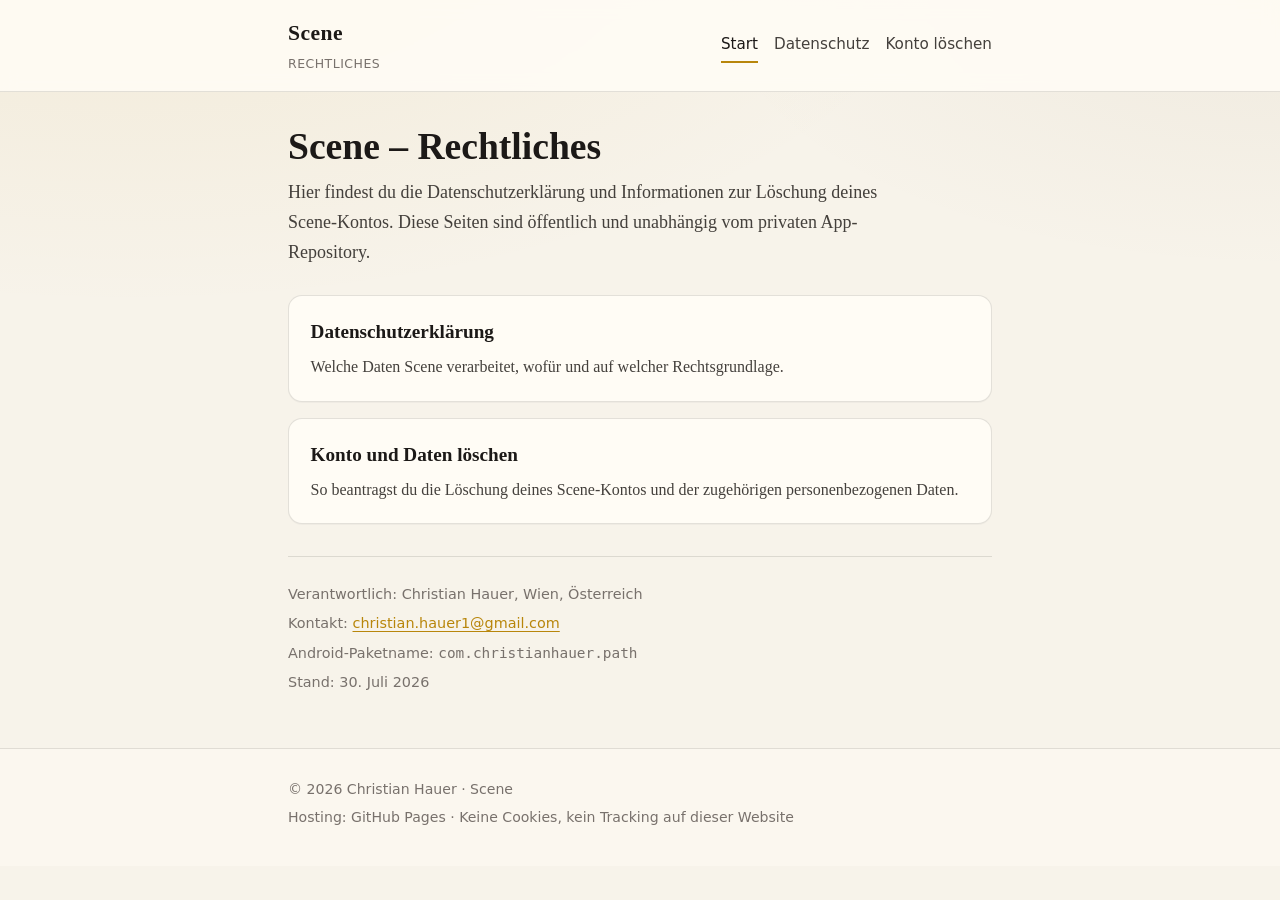
==== index.html @ b371e94b "docs: publish Scene legal pages Co-authored-by: Cursor <cursoragent@cursor.com>" ====
<!DOCTYPE html>
<html lang="de">
<head>
  <meta charset="utf-8">
  <meta name="viewport" content="width=device-width, initial-scale=1">
  <meta name="description" content="Rechtliche Informationen zur Android-App Scene: Datenschutzerklärung und Kontolöschung.">
  <title>Scene – Rechtliches</title>
  <link rel="stylesheet" href="styles.css">
</head>
<body>
  <a class="skip-link" href="#inhalt">Zum Inhalt springen</a>
  <header class="site-header">
    <div class="site-header-inner">
      <a class="brand" href="./">
        <span class="brand-name">Scene</span>
        <span class="brand-tag">Rechtliches</span>
      </a>
      <nav class="nav" aria-label="Hauptnavigation">
        <a href="./" aria-current="page">Start</a>
        <a href="datenschutz/">Datenschutz</a>
        <a href="konto-loeschen/">Konto löschen</a>
      </nav>
    </div>
  </header>

  <main id="inhalt">
    <div class="main-inner">
      <header class="hero">
        <h1>Scene – Rechtliches</h1>
        <p class="lead">
          Hier findest du die Datenschutzerklärung und Informationen zur Löschung deines Scene-Kontos.
          Diese Seiten sind öffentlich und unabhängig vom privaten App-Repository.
        </p>
      </header>

      <ul class="card-list">
        <li>
          <a class="card" href="datenschutz/">
            <h2>Datenschutzerklärung</h2>
            <p>Welche Daten Scene verarbeitet, wofür und auf welcher Rechtsgrundlage.</p>
          </a>
        </li>
        <li>
          <a class="card" href="konto-loeschen/">
            <h2>Konto und Daten löschen</h2>
            <p>So beantragst du die Löschung deines Scene-Kontos und der zugehörigen personenbezogenen Daten.</p>
          </a>
        </li>
      </ul>

      <div class="meta">
        <p>Verantwortlich: Christian Hauer, Wien, Österreich</p>
        <p>Kontakt: <a href="mailto:christian.hauer1@gmail.com">christian.hauer1@gmail.com</a></p>
        <p>Android-Paketname: <code>com.christianhauer.path</code></p>
        <p>Stand: 30. Juli 2026</p>
      </div>
    </div>
  </main>

  <footer class="site-footer">
    <div class="site-footer-inner">
      <p>© 2026 Christian Hauer · Scene</p>
      <p>Hosting: GitHub Pages · Keine Cookies, kein Tracking auf dieser Website</p>
    </div>
  </footer>
</body>
</html>
---- styles.css ----
:root {
  --bg: #f7f3ea;
  --bg-card: #fffcf5;
  --text: #1c1917;
  --text-secondary: #44403c;
  --text-muted: #78716c;
  --accent: #b8860b;
  --accent-soft: rgba(184, 134, 11, 0.12);
  --border: rgba(28, 25, 23, 0.12);
  --max: 44rem;
  --radius: 14px;
}

*,
*::before,
*::after {
  box-sizing: border-box;
}

html {
  color-scheme: light;
}

body {
  margin: 0;
  min-height: 100vh;
  font-family: Georgia, "Times New Roman", Times, serif;
  font-size: 1.0625rem;
  line-height: 1.65;
  color: var(--text);
  background:
    radial-gradient(ellipse 120% 80% at 10% -10%, rgba(184, 134, 11, 0.09), transparent 55%),
    radial-gradient(ellipse 90% 60% at 100% 0%, rgba(120, 90, 40, 0.06), transparent 50%),
    var(--bg);
}

a {
  color: var(--accent);
  text-underline-offset: 0.18em;
}

a:hover,
a:focus-visible {
  color: #8a6500;
}

a:focus-visible {
  outline: 2px solid var(--accent);
  outline-offset: 3px;
}

.skip-link {
  position: absolute;
  left: -9999px;
  top: 0;
  z-index: 100;
  padding: 0.75rem 1rem;
  background: var(--text);
  color: #fff;
}

.skip-link:focus {
  left: 1rem;
  top: 1rem;
}

.site-header {
  border-bottom: 1px solid var(--border);
  background: rgba(255, 252, 245, 0.88);
  backdrop-filter: blur(8px);
}

.site-header-inner,
.site-footer-inner,
.main-inner {
  width: min(100% - 2rem, var(--max));
  margin-inline: auto;
}

.site-header-inner {
  display: flex;
  flex-wrap: wrap;
  align-items: center;
  justify-content: space-between;
  gap: 0.75rem 1.25rem;
  padding: 1rem 0;
}

.brand {
  display: inline-flex;
  flex-direction: column;
  gap: 0.15rem;
  text-decoration: none;
  color: inherit;
}

.brand-name {
  font-size: 1.35rem;
  font-weight: 700;
  letter-spacing: 0.02em;
  color: var(--text);
}

.brand-tag {
  font-family: system-ui, -apple-system, "Segoe UI", sans-serif;
  font-size: 0.78rem;
  color: var(--text-muted);
  letter-spacing: 0.04em;
  text-transform: uppercase;
}

.nav {
  display: flex;
  flex-wrap: wrap;
  gap: 0.35rem 1rem;
  font-family: system-ui, -apple-system, "Segoe UI", sans-serif;
  font-size: 0.95rem;
}

.nav a {
  color: var(--text-secondary);
  text-decoration: none;
  padding: 0.25rem 0;
  border-bottom: 2px solid transparent;
}

.nav a:hover,
.nav a:focus-visible,
.nav a[aria-current="page"] {
  color: var(--text);
  border-bottom-color: var(--accent);
}

main {
  padding: 2rem 0 3rem;
}

.hero {
  margin-bottom: 1.75rem;
}

.hero h1 {
  margin: 0 0 0.6rem;
  font-size: clamp(1.75rem, 4vw, 2.35rem);
  line-height: 1.2;
  font-weight: 700;
}

.lead {
  margin: 0;
  font-size: 1.125rem;
  color: var(--text-secondary);
  max-width: 38rem;
}

.card-list {
  list-style: none;
  margin: 0;
  padding: 0;
  display: grid;
  gap: 1rem;
}

.card {
  display: block;
  padding: 1.25rem 1.35rem;
  background: var(--bg-card);
  border: 1px solid var(--border);
  border-radius: var(--radius);
  text-decoration: none;
  color: inherit;
  box-shadow: 0 1px 0 rgba(28, 25, 23, 0.03);
}

.card:hover,
.card:focus-visible {
  border-color: rgba(184, 134, 11, 0.45);
  background: #fff;
}

.card h2 {
  margin: 0 0 0.4rem;
  font-size: 1.2rem;
}

.card p {
  margin: 0;
  color: var(--text-secondary);
  font-size: 1rem;
}

.meta {
  margin-top: 2rem;
  padding-top: 1.25rem;
  border-top: 1px solid var(--border);
  font-family: system-ui, -apple-system, "Segoe UI", sans-serif;
  font-size: 0.9rem;
  color: var(--text-muted);
}

.meta p {
  margin: 0.35rem 0;
}

.prose h1 {
  margin: 0 0 1rem;
  font-size: clamp(1.55rem, 3.5vw, 2.05rem);
  line-height: 1.25;
}

.prose h2 {
  margin: 2rem 0 0.75rem;
  font-size: 1.25rem;
  line-height: 1.35;
  padding-top: 0.25rem;
  border-top: 1px solid var(--border);
}

.prose h2:first-of-type {
  border-top: 0;
  padding-top: 0;
}

.prose h3 {
  margin: 1.35rem 0 0.5rem;
  font-size: 1.05rem;
  color: var(--text-secondary);
}

.prose p,
.prose ul,
.prose ol {
  margin: 0 0 0.9rem;
}

.prose ul,
.prose ol {
  padding-left: 1.25rem;
}

.prose li {
  margin-bottom: 0.35rem;
}

.prose li::marker {
  color: var(--accent);
}

.note {
  margin: 1.25rem 0;
  padding: 1rem 1.1rem;
  background: var(--accent-soft);
  border-left: 3px solid var(--accent);
  border-radius: 0 var(--radius) var(--radius) 0;
}

.note p {
  margin: 0;
}

.steps {
  counter-reset: step;
  list-style: none;
  padding: 0;
  margin: 1.25rem 0;
}

.steps li {
  position: relative;
  margin-bottom: 1rem;
  padding: 1rem 1rem 1rem 3.25rem;
  background: var(--bg-card);
  border: 1px solid var(--border);
  border-radius: var(--radius);
}

.steps li::before {
  counter-increment: step;
  content: counter(step);
  position: absolute;
  left: 0.9rem;
  top: 1rem;
  width: 1.7rem;
  height: 1.7rem;
  display: grid;
  place-items: center;
  border-radius: 999px;
  background: var(--accent-soft);
  color: #8a6500;
  font-family: system-ui, -apple-system, "Segoe UI", sans-serif;
  font-size: 0.85rem;
  font-weight: 700;
}

.mailto-wrap {
  margin: 1.5rem 0 0.5rem;
}

.mailto-btn {
  display: inline-flex;
  align-items: center;
  justify-content: center;
  gap: 0.5rem;
  min-height: 3rem;
  padding: 0.75rem 1.35rem;
  border-radius: 999px;
  background: var(--text);
  color: #fffcf5 !important;
  text-decoration: none;
  font-family: system-ui, -apple-system, "Segoe UI", sans-serif;
  font-size: 1rem;
  font-weight: 600;
}

.mailto-btn:hover,
.mailto-btn:focus-visible {
  background: #000;
  color: #fff !important;
}

.site-footer {
  border-top: 1px solid var(--border);
  padding: 1.5rem 0 2rem;
  font-family: system-ui, -apple-system, "Segoe UI", sans-serif;
  font-size: 0.88rem;
  color: var(--text-muted);
  background: rgba(255, 252, 245, 0.55);
}

.site-footer p {
  margin: 0.3rem 0;
}

.site-footer a {
  color: var(--text-secondary);
}

@media (max-width: 520px) {
  .site-header-inner {
    flex-direction: column;
    align-items: flex-start;
  }

  .mailto-btn {
    width: 100%;
  }
}
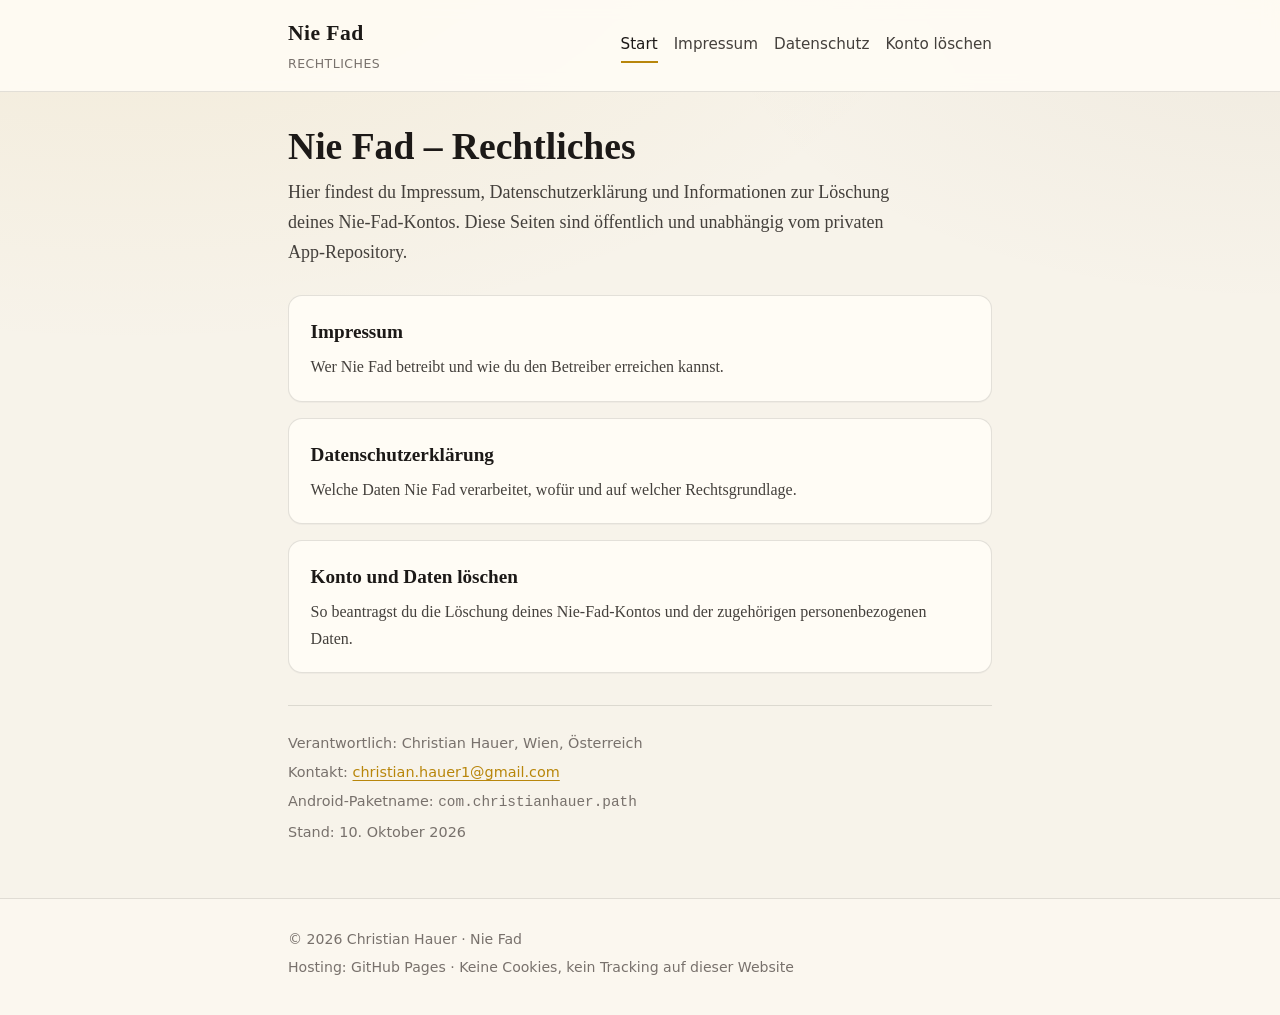
==== commit c7b630b3: "Publish Nie Fad Impressum and updated privacy pages. Align operator disclosure and privacy text with" ====
--- a/index.html
+++ b/index.html
@@ -3,8 +3,8 @@
 <head>
   <meta charset="utf-8">
   <meta name="viewport" content="width=device-width, initial-scale=1">
-  <meta name="description" content="Rechtliche Informationen zur Android-App Scene: Datenschutzerklärung und Kontolöschung.">
-  <title>Scene – Rechtliches</title>
+  <meta name="description" content="Rechtliche Informationen zur Android-App Nie Fad: Impressum, Datenschutzerklärung und Kontolöschung.">
+  <title>Nie Fad – Rechtliches</title>
   <link rel="stylesheet" href="styles.css">
 </head>
 <body>
@@ -12,11 +12,12 @@
   <header class="site-header">
     <div class="site-header-inner">
       <a class="brand" href="./">
-        <span class="brand-name">Scene</span>
+        <span class="brand-name">Nie Fad</span>
         <span class="brand-tag">Rechtliches</span>
       </a>
       <nav class="nav" aria-label="Hauptnavigation">
         <a href="./" aria-current="page">Start</a>
+        <a href="impressum/">Impressum</a>
         <a href="datenschutz/">Datenschutz</a>
         <a href="konto-loeschen/">Konto löschen</a>
       </nav>
@@ -26,24 +27,31 @@
   <main id="inhalt">
     <div class="main-inner">
       <header class="hero">
-        <h1>Scene – Rechtliches</h1>
+        <h1>Nie Fad – Rechtliches</h1>
         <p class="lead">
-          Hier findest du die Datenschutzerklärung und Informationen zur Löschung deines Scene-Kontos.
-          Diese Seiten sind öffentlich und unabhängig vom privaten App-Repository.
+          Hier findest du Impressum, Datenschutzerklärung und Informationen zur
+          Löschung deines Nie-Fad-Kontos. Diese Seiten sind öffentlich und
+          unabhängig vom privaten App-Repository.
         </p>
       </header>
 
       <ul class="card-list">
         <li>
+          <a class="card" href="impressum/">
+            <h2>Impressum</h2>
+            <p>Wer Nie Fad betreibt und wie du den Betreiber erreichen kannst.</p>
+          </a>
+        </li>
+        <li>
           <a class="card" href="datenschutz/">
             <h2>Datenschutzerklärung</h2>
-            <p>Welche Daten Scene verarbeitet, wofür und auf welcher Rechtsgrundlage.</p>
+            <p>Welche Daten Nie Fad verarbeitet, wofür und auf welcher Rechtsgrundlage.</p>
           </a>
         </li>
         <li>
           <a class="card" href="konto-loeschen/">
             <h2>Konto und Daten löschen</h2>
-            <p>So beantragst du die Löschung deines Scene-Kontos und der zugehörigen personenbezogenen Daten.</p>
+            <p>So beantragst du die Löschung deines Nie-Fad-Kontos und der zugehörigen personenbezogenen Daten.</p>
           </a>
         </li>
       </ul>
@@ -52,14 +60,14 @@
         <p>Verantwortlich: Christian Hauer, Wien, Österreich</p>
         <p>Kontakt: <a href="mailto:christian.hauer1@gmail.com">christian.hauer1@gmail.com</a></p>
         <p>Android-Paketname: <code>com.christianhauer.path</code></p>
-        <p>Stand: 30. Juli 2026</p>
+        <p>Stand: 10. Oktober 2026</p>
       </div>
     </div>
   </main>
 
   <footer class="site-footer">
     <div class="site-footer-inner">
-      <p>© 2026 Christian Hauer · Scene</p>
+      <p>© 2026 Christian Hauer · Nie Fad</p>
       <p>Hosting: GitHub Pages · Keine Cookies, kein Tracking auf dieser Website</p>
     </div>
   </footer>
--- a/styles.css
+++ b/styles.css
@@ -341,6 +341,10 @@
     align-items: flex-start;
   }
 
+  .nav {
+    gap: 0.35rem 0.85rem;
+  }
+
   .mailto-btn {
     width: 100%;
   }
